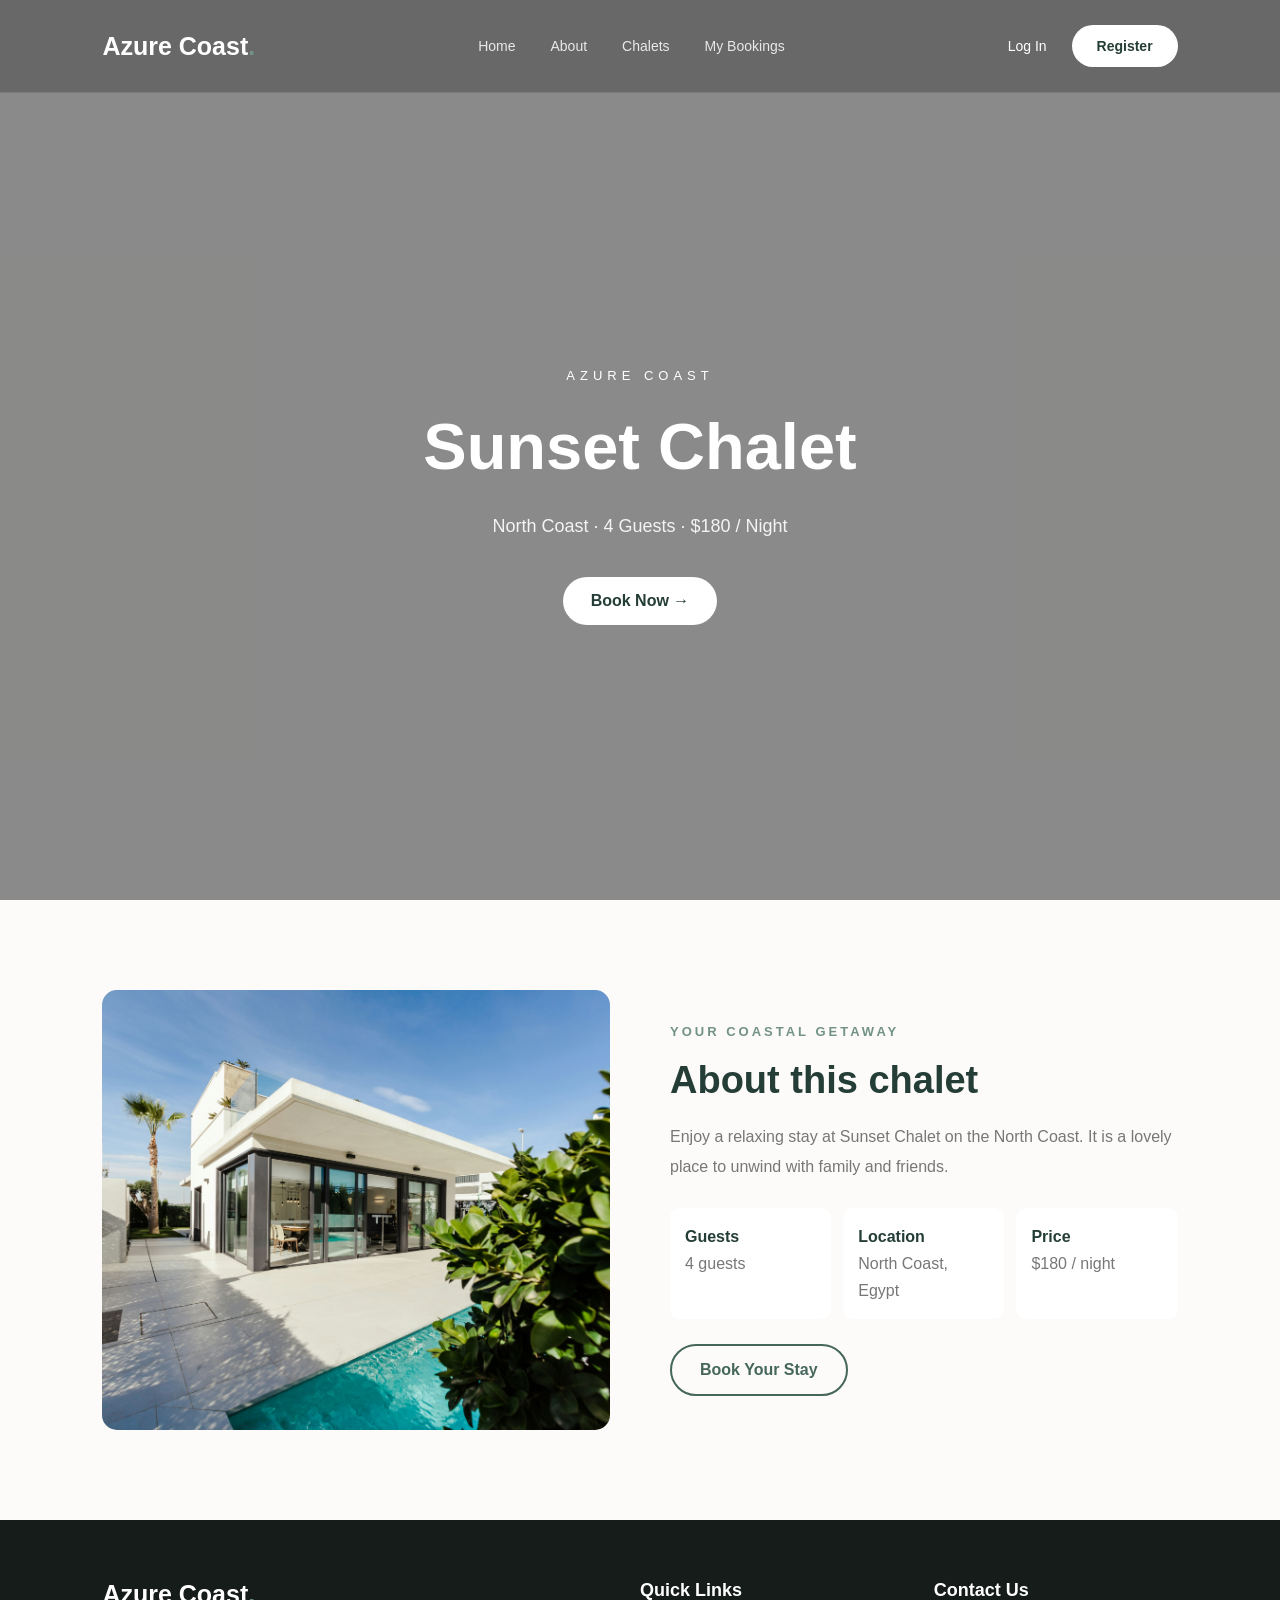
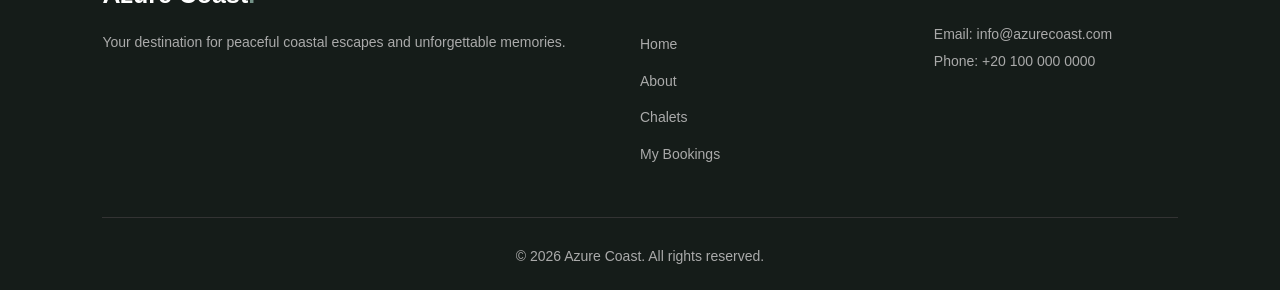
==== frontend/chalet-details.html @ 51aef072 "Add files via upload" ====
<!doctype html>
<html lang="en">
<head>
  <meta charset="UTF-8" />
  <meta name="viewport" content="width=device-width, initial-scale=1.0" />
  <title>Sunset Chalet | Azure Coast</title>

  <link rel="stylesheet" href="css/style.css" />
  <link rel="stylesheet" href="css/chalet-details.css" />
</head>

 <body data-page="chalet-details.html">
  <header class="hero details-hero">
    <video class="hero-video" autoplay muted loop playsinline>
      <source src="images/turtleVideo.mp4" type="video/mp4" />
    </video>

    <div class="hero-overlay"></div>
      
    <div id="navbar"></div>

    <div class="hero-content">
      <p class="hero-small-title">AZURE COAST</p>
      <h1>Sunset Chalet</h1>
      <p class="hero-description">North Coast · 4 Guests · $180 / Night</p>
      <div class="hero-buttons">
        <a href="booking.html" class="primary-button">Book Now →</a>
      </div>
    </div>
  </header>

  <main class="details-main">
    <section class="details-section">
      <img
        class="details-image"
        src="images/Sunset Chalet.jpg"
        alt="Sunset Chalet"
      />

      <div class="details-info">
        <p class="section-label">YOUR COASTAL GETAWAY</p>
        <h2>About this chalet</h2>
        <p>
          Enjoy a relaxing stay at Sunset Chalet on the North Coast.
          It is a lovely place to unwind with family and friends.
        </p>

        <div class="details-facts">
          <p><strong>Guests</strong><br />4 guests</p>
          <p><strong>Location</strong><br />North Coast, Egypt</p>
          <p><strong>Price</strong><br />$180 / night</p>
        </div>

        <a href="booking.html" class="outline-button">Book Your Stay</a>
      </div>
    </section>
  </main>

     <!-- ================= FOOTER ================= -->

       <div id="footer"></div>

  <script src="js/main.js"></script>
</body>
</html>
---- frontend/css/style.css ----
/* ================= GENERAL ================= */

* {
  margin: 0;
  padding: 0;
  box-sizing: border-box;
}

html {
  scroll-behavior: smooth;
}

body {
  font-family: Arial, sans-serif;
  background-color: #fcfbfa;
  color: #333;
}

a {
  text-decoration: none;
}

/* ================= COLORS ================= */

/*
   Main colors:
   Dark Green: #243d36
   Green:      #739287
   Light Sand: #fcfbfa
*/

/* ================= HERO ================= */

.hero {
  min-height: 700px;
  height: 100vh;
  position: relative;
  overflow: hidden;

  display: flex;
  flex-direction: column;
}

/* Background Video */
.hero-video {
  position: absolute;
  top: 0;
  left: 0;

  width: 100%;
  height: 100%;

  object-fit: cover;
  z-index: 0;
}

/* Dark Overlay */
.hero-overlay {
  position: absolute;
  inset: 0;

  background: rgba(0, 0, 0, 0.45);
  z-index: 1;
}

/* Keep content above video */
.navbar,
.hero-content,
.scroll-indicator {
  position: relative;
  z-index: 2;
}

/* ================= NAVBAR ================= */

.navbar {
  width: 100%;
  padding: 25px 8%;
  background: rgba(40, 40, 40, 0.35);
  border-bottom: 1px solid rgba(255, 255, 255, 0.12);
  display: flex;
  justify-content: space-between;
  align-items: center;
}

.logo {
  color: white;
  font-size: 25px;
  font-weight: bold;
}

.logo span,
.footer-about h2 span {
  color: #739287;
}

.nav-links {
  list-style: none;

  display: flex;
  gap: 35px;
}

.nav-links a {
  color: rgba(255, 255, 255, 0.85);
  font-size: 14px;
  transition: 0.3s;
}

.nav-links a:hover,
.nav-links a.active {
  color: white;
}

.nav-links a.active {
  border-bottom: 2px solid white;
  padding-bottom: 8px;
}

.nav-buttons {
  display: flex;
  align-items: center;
  gap: 25px;
}

.login-link {
  color: white;
  font-size: 14px;
}

.register-button {
  background-color: white;
  color: #243d36;

  padding: 13px 25px;
  border-radius: 30px;

  font-size: 14px;
  font-weight: bold;

  transition: 0.3s;
}

.signup-button:hover {
  background-color: #dcebe8;
}

/* ================= MOBILE MENU BUTTON ================= */

.menu-button {
  display: none;

  background: none;
  border: none;

  color: white;
  font-size: 28px;

  cursor: pointer;
}

/* ================= HERO CONTENT ================= */

.hero-content {
  flex: 1;

  display: flex;
  flex-direction: column;
  justify-content: center;
  align-items: center;

  text-align: center;
  color: white;

  padding: 40px 20px;
}

.hero-small-title {
  font-size: 13px;
  letter-spacing: 5px;
  margin-bottom: 25px;
}

.hero-content h1 {
  max-width: 850px;

  font-size: 65px;
  line-height: 1.2;

  margin-bottom: 25px;
}

.hero-description {
  max-width: 650px;

  font-size: 18px;
  line-height: 1.7;

  color: rgba(255, 255, 255, 0.9);

  margin-bottom: 35px;
}

/* ================= BUTTONS ================= */

.hero-buttons {
  display: flex;
  gap: 15px;
}

.primary-button,
.secondary-button,
.outline-button {
  display: inline-block;

  padding: 15px 28px;
  border-radius: 30px;

  font-weight: bold;
  transition: 0.3s;
}

.primary-button {
  background-color: white;
  color: #243d36;
}

.primary-button:hover {
  background-color: #dcebe8;
}

.secondary-button {
  color: white;
  border: 1px solid white;
}

.secondary-button:hover {
  background-color: rgba(255, 255, 255, 0.2);
}

.scroll-indicator {
  display: flex;
  flex-direction: column;
  align-items: center;
  gap: 10px;

  color: white;
  padding-bottom: 25px;
  font-size: 13px;
}

/* ================= ABOUT SECTION ================= */

.about-section {
  padding: 100px 8%;

  display: flex;
  align-items: center;
  justify-content: space-between;

  gap: 60px;
}

.about-text,
.about-image {
  width: 50%;
}

.section-label {
  color: #739287;

  font-size: 13px;
  font-weight: bold;
  letter-spacing: 3px;

  margin-bottom: 20px;
}

.about-text h2 {
  color: #243d36;

  font-size: 38px;
  line-height: 1.3;

  margin-bottom: 25px;
}

.about-text > p:not(.section-label) {
  color: #777;

  font-size: 16px;
  line-height: 1.9;

  margin-bottom: 25px;
}

.text-link {
  color: #45665b;
  font-weight: bold;
}

.text-link:hover {
  color: #243d36;
}

.about-image img {
  width: 100%;
  height: 380px;

  object-fit: cover;
  border-radius: 15px;
}

/* ================= CHALETS SECTION ================= */

.chalets-section {
  padding: 100px 8%;
  background-color: white;
}

.section-heading {
  text-align: center;
  margin-bottom: 50px;
}

.section-heading h2 {
  color: #243d36;
  font-size: 38px;
  margin-bottom: 15px;
}

.section-heading > p:last-child {
  color: #888;
  line-height: 1.7;
}

.chalets-container {
  display: grid;
  grid-template-columns: repeat(3, 1fr);
  gap: 30px;
}

.chalet-card {
  background-color: #fcfbfa;
  border-radius: 15px;
  overflow: hidden;

  box-shadow: 0 5px 20px rgba(0, 0, 0, 0.08);

  transition: 0.3s;
}

.chalet-card:hover {
  transform: translateY(-7px);
}

.chalet-card img {
  width: 100%;
  height: 230px;
  object-fit: cover;
}

.chalet-info {
  padding: 25px;
}

.chalet-info h3 {
  color: #243d36;
  font-size: 21px;
  margin-bottom: 12px;
}

.chalet-info p {
  color: #888;
  line-height: 1.7;
  margin-bottom: 20px;
}

.all-chalets {
  text-align: center;
  margin-top: 50px;
}

.outline-button {
  color: #45665b;
  border: 2px solid #45665b;
}

.outline-button:hover {
  background-color: #45665b;
  color: white;
}

/* ================= CALL TO ACTION ================= */

.cta-section {
  background-color: #243d36;
  color: white;

  padding: 90px 20px;
  text-align: center;
}

.cta-section h2 {
  font-size: 36px;
  margin-bottom: 20px;
}

.cta-section p {
  color: #d5dfdb;
  margin-bottom: 30px;
  line-height: 1.7;
}

/* ================= FOOTER ================= */

.footer {
  background-color: #151c19;
  color: white;

  padding: 60px 8% 20px;
}

.footer-container {
  display: grid;
  grid-template-columns: 2fr 1fr 1fr;
  gap: 50px;

  margin-bottom: 50px;
}

.footer h2 {
  font-size: 25px;
  margin-bottom: 20px;
}

.footer h3 {
  font-size: 18px;
  margin-bottom: 20px;
}

.footer p,
.footer a {
  color: #aaa;
  line-height: 1.9;
  font-size: 14px;
}

.footer-links {
  display: flex;
  flex-direction: column;
  gap: 10px;
}

.footer a:hover {
  color: white;
}

.copyright {
  border-top: 1px solid #333;
  padding-top: 25px;
  text-align: center;
}

/* ================= RESPONSIVE DESIGN ================= */

@media (max-width: 900px) {
  .navbar {
    padding: 20px 5%;
  }

  .nav-links {
    gap: 15px;
  }

  .hero-content h1 {
    font-size: 48px;
  }

  .chalets-container {
    grid-template-columns: repeat(2, 1fr);
  }

  .about-section {
    padding: 70px 5%;
    gap: 35px;
  }

  .footer-container {
    gap: 25px;
  }
}

@media (max-width: 650px) {
  .navbar {
    position: relative;
  }

  .menu-button {
    display: block;
  }

  .nav-links {
    display: none;

    position: absolute;
    top: 75px;
    left: 0;

    width: 100%;

    background-color: #243d36;

    flex-direction: column;
    gap: 0;

    padding: 15px 5%;
    z-index: 10;
  }

  .nav-links.show {
    display: flex;
  }

  .nav-links li {
    padding: 12px 0;
  }

  .nav-buttons {
    display: none;
  }

  .hero-content h1 {
    font-size: 38px;
  }

  .hero-description {
    font-size: 15px;
  }

  .hero-buttons {
    flex-direction: column;
    width: 100%;
    max-width: 250px;
  }

  .about-section {
    flex-direction: column;
  }

  .about-text,
  .about-image {
    width: 100%;
  }

  .about-text h2,
  .section-heading h2 {
    font-size: 30px;
  }

  .about-image img {
    height: 280px;
  }

  .chalets-container {
    grid-template-columns: 1fr;
  }

  .cta-section h2 {
    font-size: 28px;
  }

  .footer-container {
    grid-template-columns: 1fr;
    gap: 35px;
  }
}
---- frontend/css/chalet-details.css ----
.details-main {
  padding: 90px 8%;
  background: #fcfbfa;
}

.details-section {
  display: grid;
  grid-template-columns: 1fr 1fr;
  align-items: center;
  gap: 60px;
  max-width: 1200px;
  margin: 0 auto;
}

.details-image {
  display: block;
  width: 100%;
  height: 440px;
  object-fit: cover;
  border-radius: 15px;
}

.details-info h2 {
  margin-bottom: 20px;
  color: #243d36;
  font-size: 38px;
}

.details-info > p:not(.section-label) {
  margin-bottom: 25px;
  color: #777;
  font-size: 16px;
  line-height: 1.9;
}

.details-facts {
  display: grid;
  grid-template-columns: repeat(3, 1fr);
  gap: 12px;
  margin: 25px 0;
}

.details-facts p {
  padding: 15px;
  border-radius: 10px;
  background: white;
  color: #777;
  line-height: 1.7;
}

.details-facts strong {
  color: #243d36;
}

@media (max-width: 750px) {
  .details-main {
    padding: 60px 6%;
  }

  .details-section {
    grid-template-columns: 1fr;
    gap: 32px;
  }

  .details-image {
    height: 300px;
  }

  .details-info h2 {
    font-size: 30px;
  }

  .details-facts {
    grid-template-columns: 1fr;
  }
}
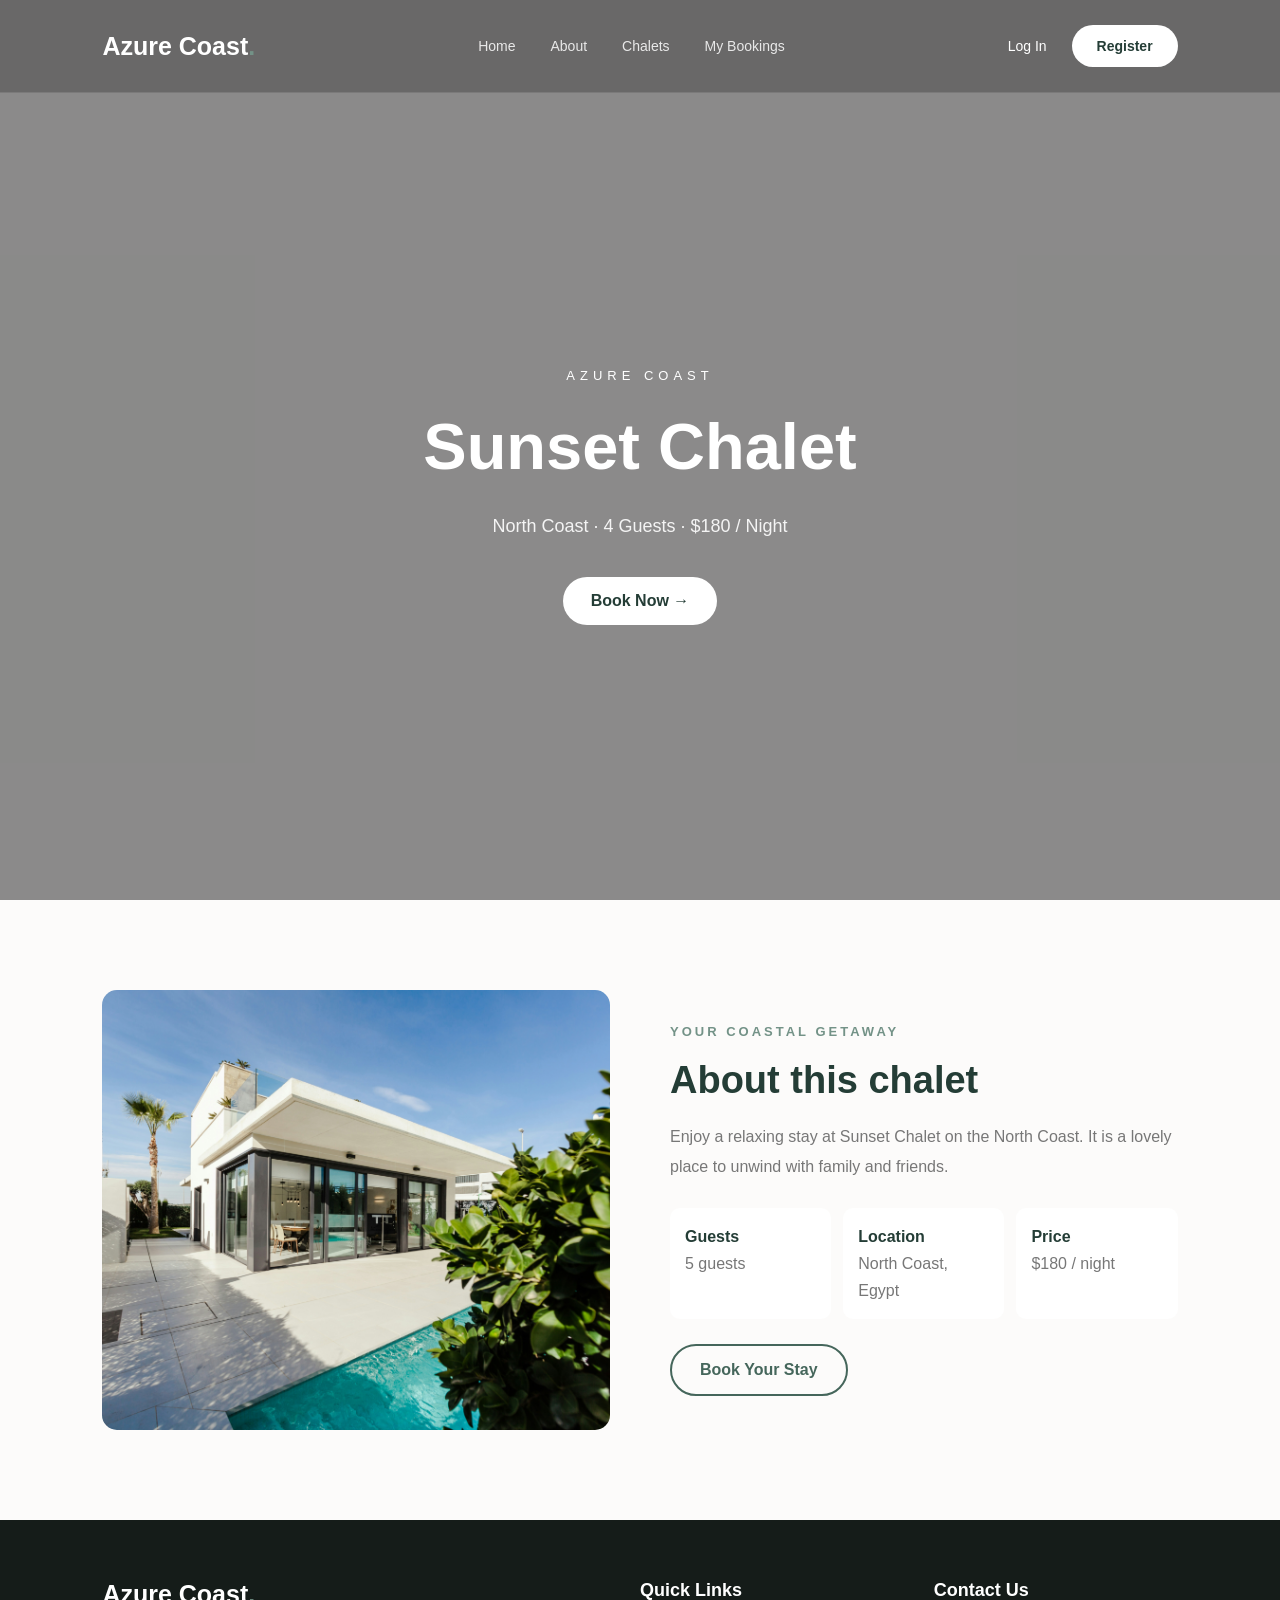
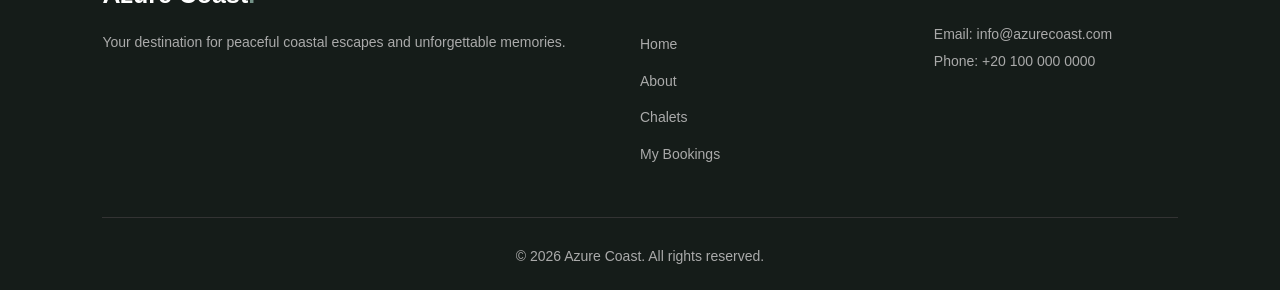
==== commit 979505a2: "edit" ====
--- a/frontend/chalet-details.html
+++ b/frontend/chalet-details.html
@@ -46,7 +46,7 @@
         </p>
 
         <div class="details-facts">
-          <p><strong>Guests</strong><br />4 guests</p>
+          <p><strong>Guests</strong><br />5 guests</p>
           <p><strong>Location</strong><br />North Coast, Egypt</p>
           <p><strong>Price</strong><br />$180 / night</p>
         </div>
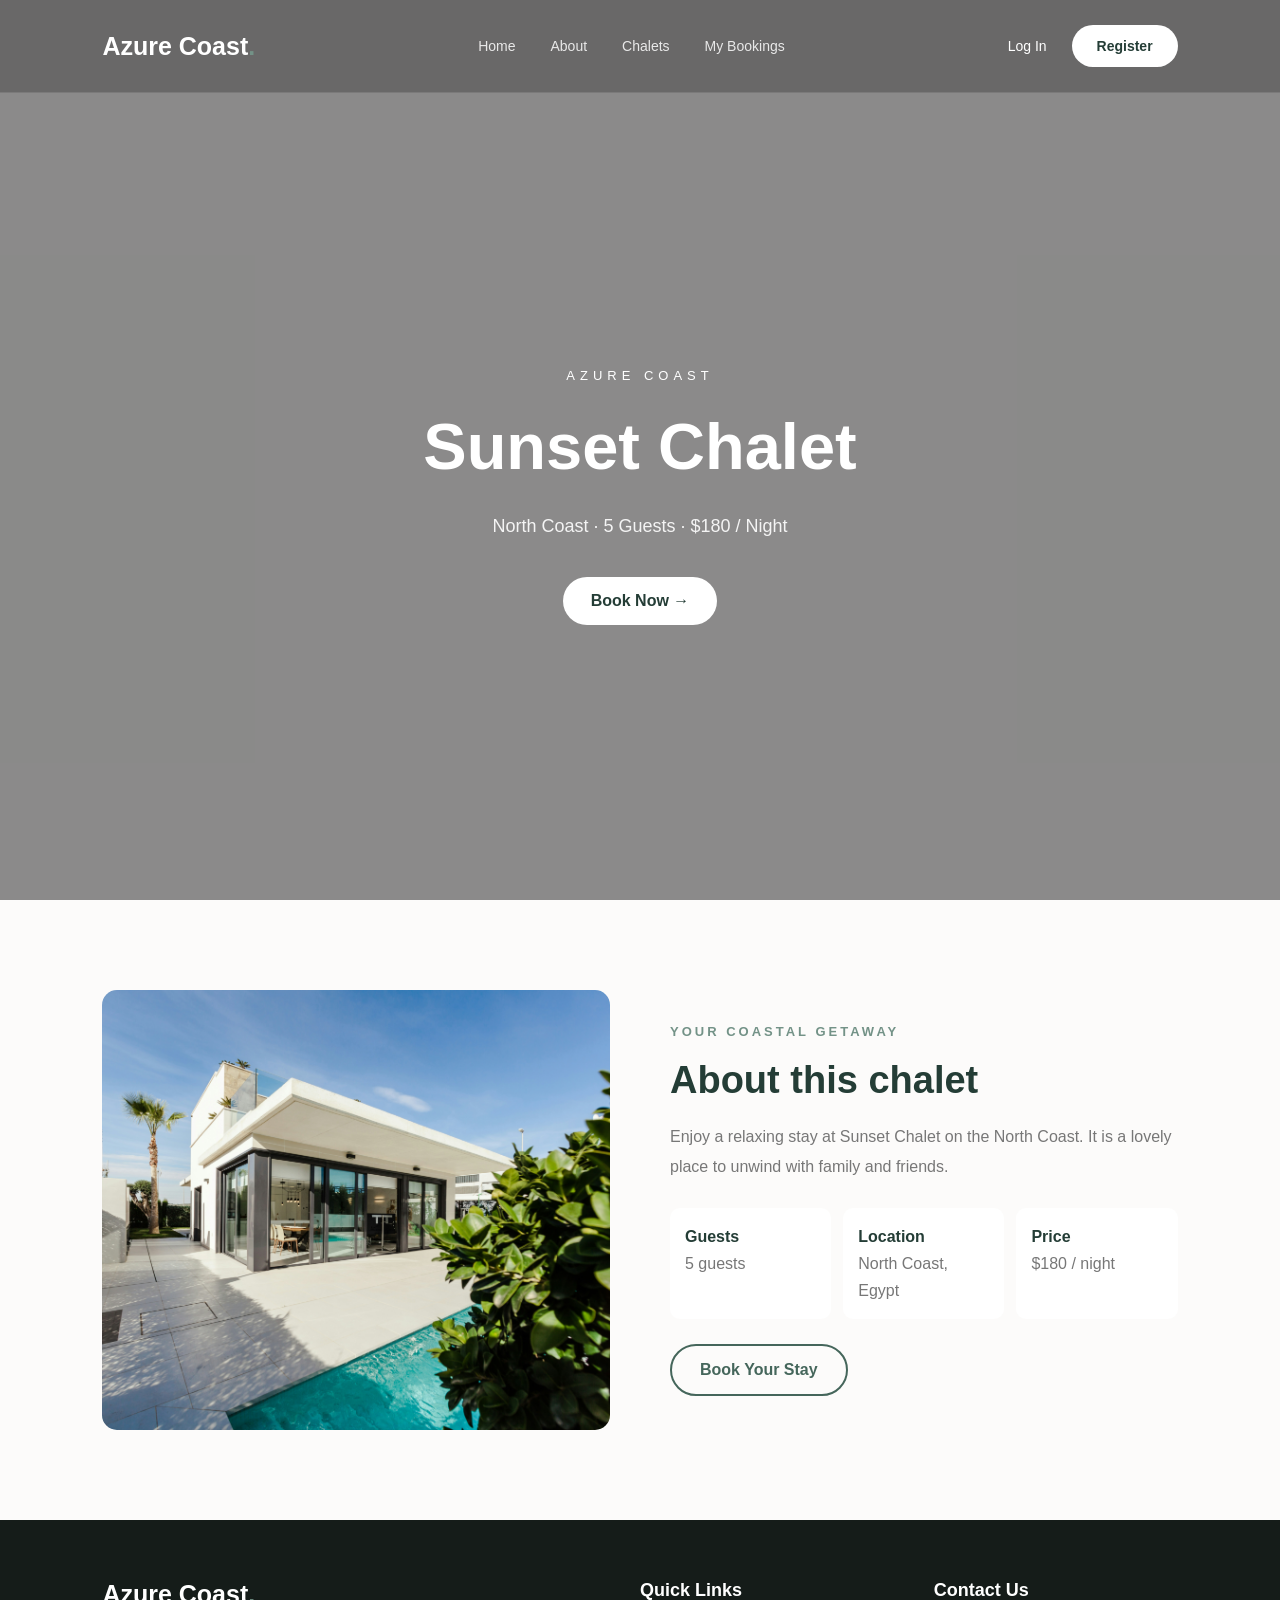
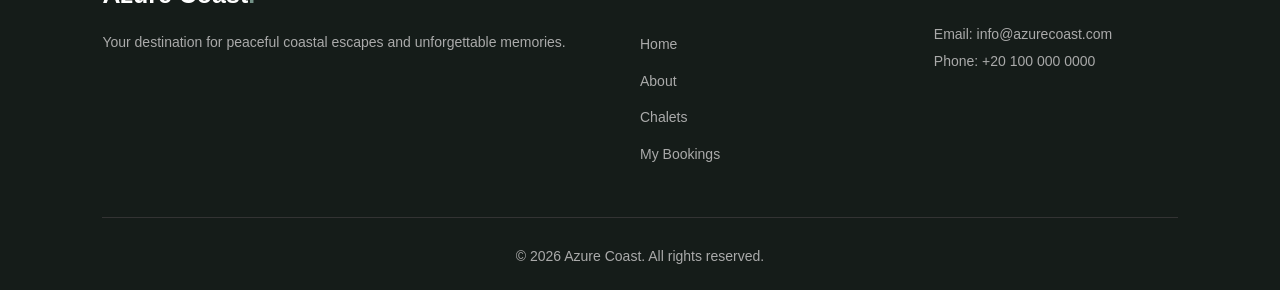
==== commit 3a9591b4: "edit2" ====
--- a/frontend/chalet-details.html
+++ b/frontend/chalet-details.html
@@ -22,7 +22,7 @@
     <div class="hero-content">
       <p class="hero-small-title">AZURE COAST</p>
       <h1>Sunset Chalet</h1>
-      <p class="hero-description">North Coast · 4 Guests · $180 / Night</p>
+      <p class="hero-description">North Coast · 5 Guests · $180 / Night</p>
       <div class="hero-buttons">
         <a href="booking.html" class="primary-button">Book Now →</a>
       </div>
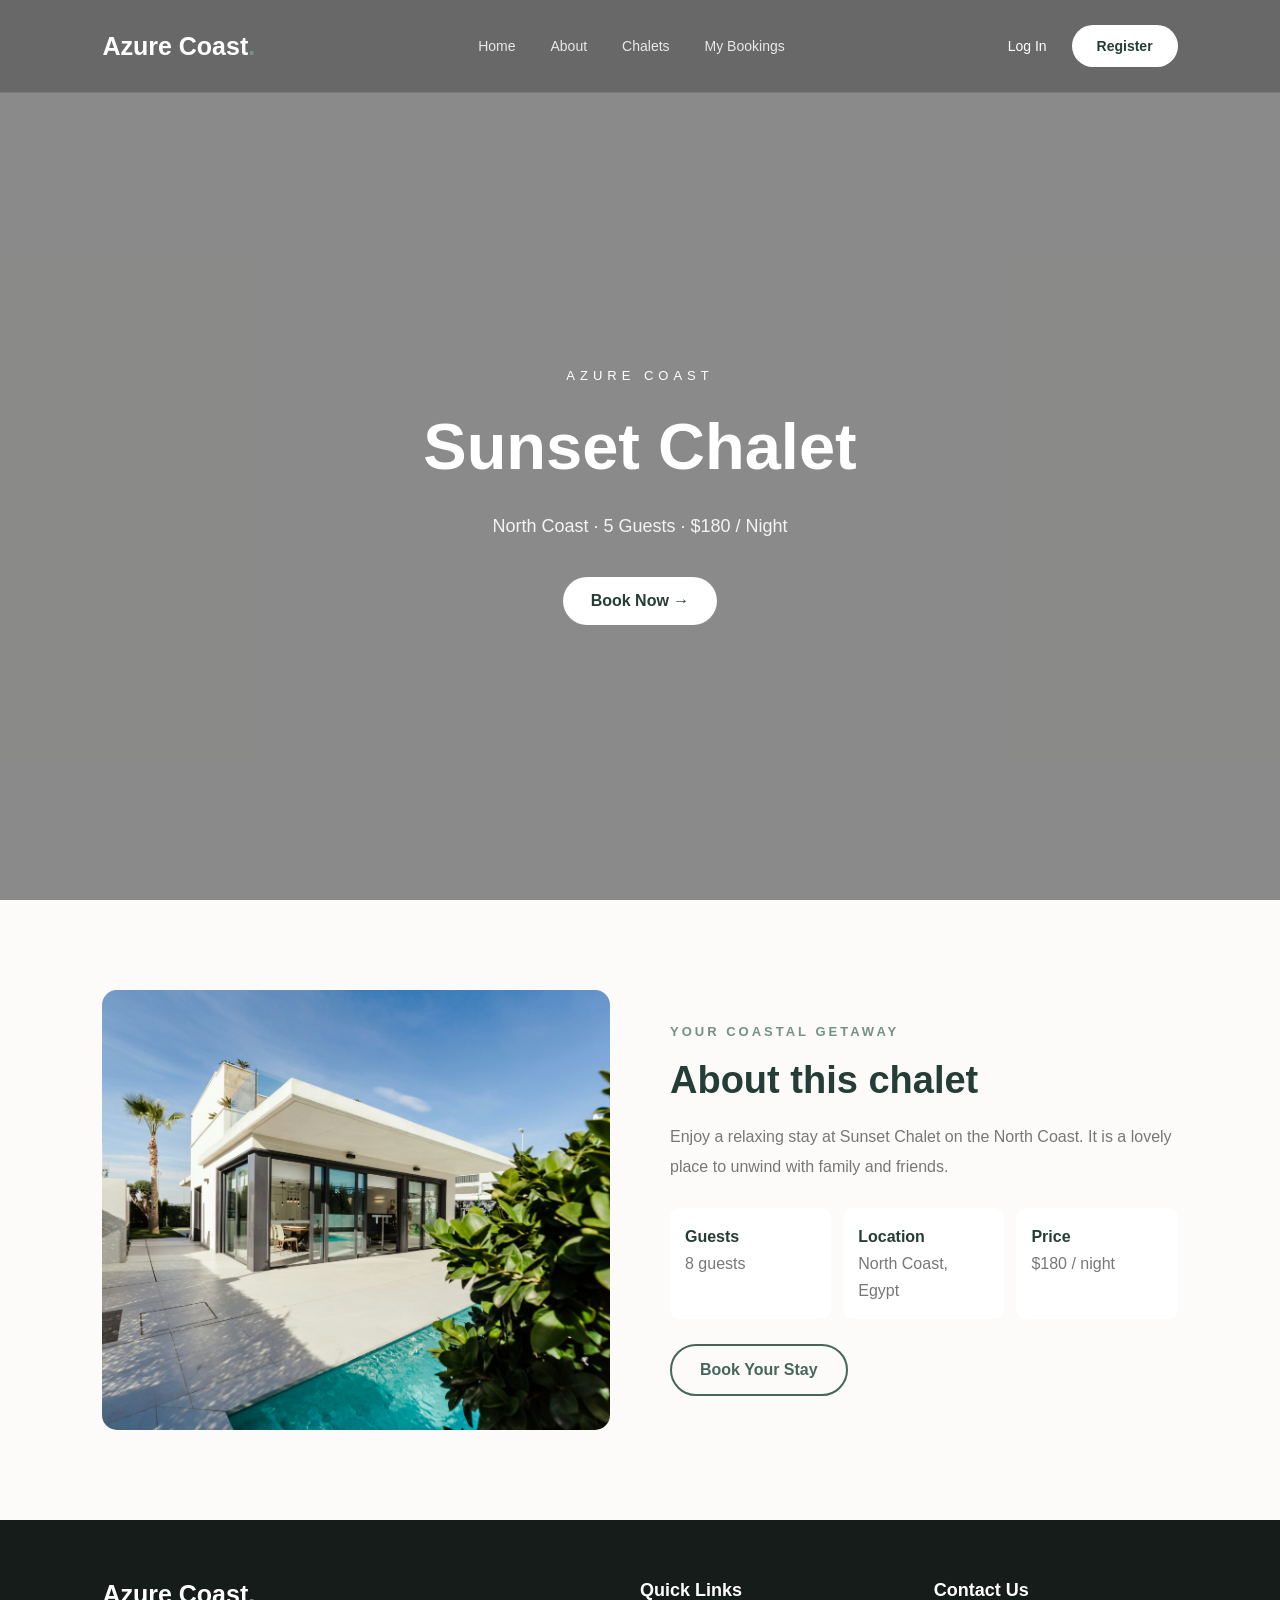
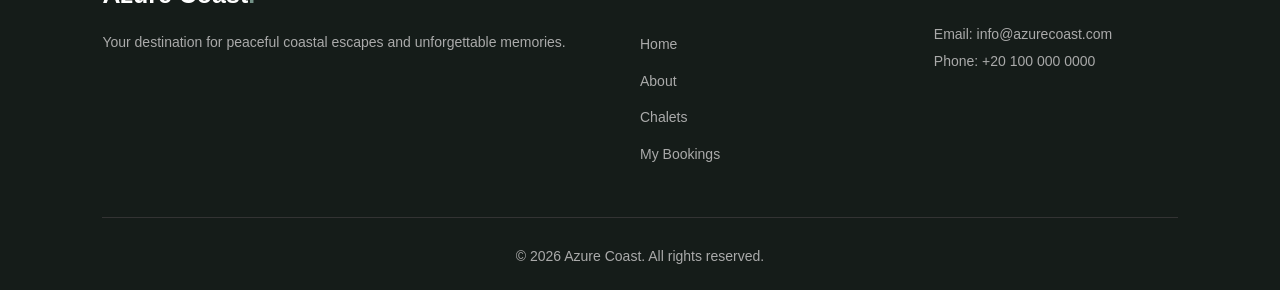
==== commit ab07d366: "8" ====
--- a/frontend/chalet-details.html
+++ b/frontend/chalet-details.html
@@ -46,7 +46,7 @@
         </p>
 
         <div class="details-facts">
-          <p><strong>Guests</strong><br />5 guests</p>
+          <p><strong>Guests</strong><br />8 guests</p>
           <p><strong>Location</strong><br />North Coast, Egypt</p>
           <p><strong>Price</strong><br />$180 / night</p>
         </div>
